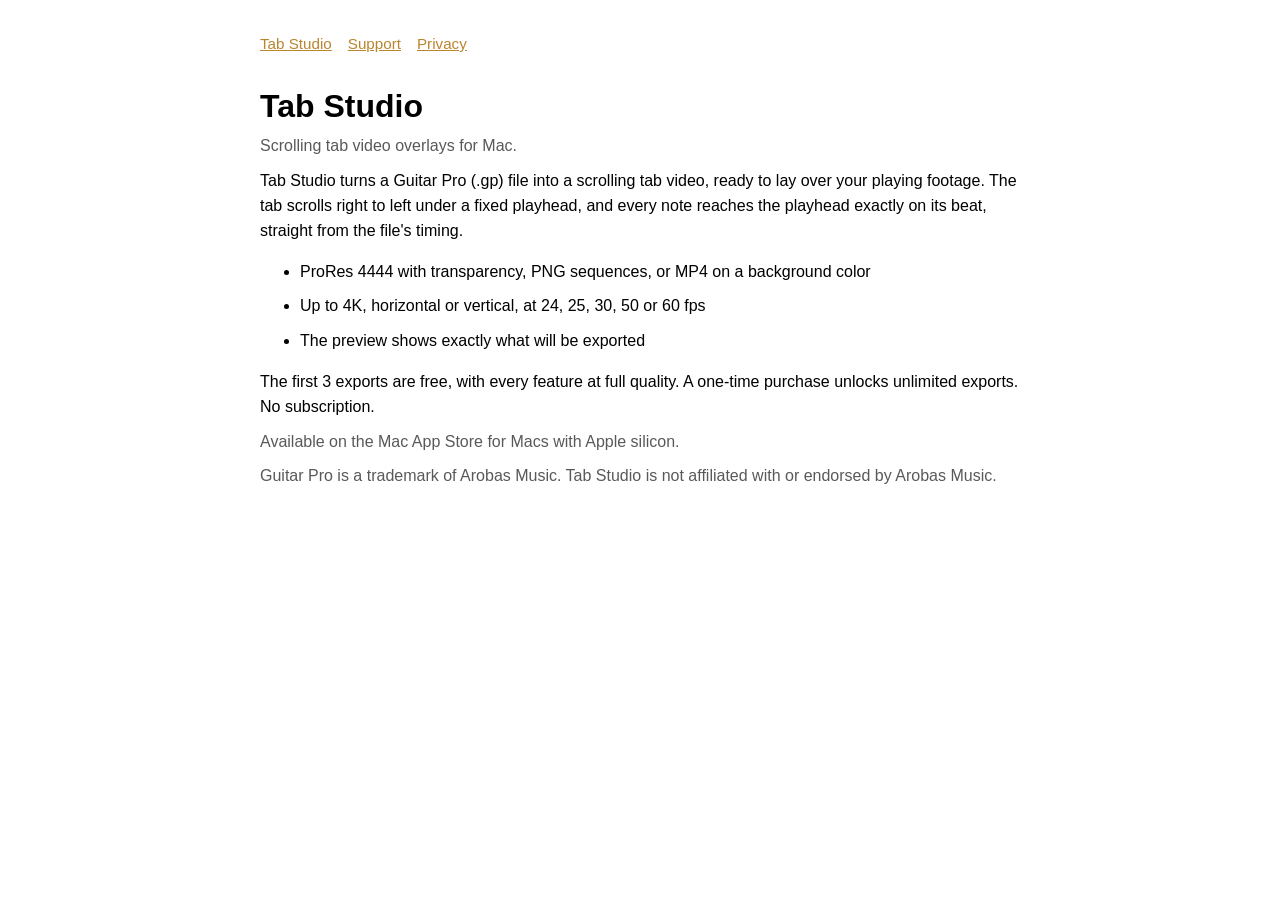
==== index.html @ c00d742c "Add Tab Studio home, support and privacy pages" ====
<!doctype html>
<html lang="en">
<head>
  <meta charset="utf-8">
  <meta name="viewport" content="width=device-width, initial-scale=1">
  <title>Tab Studio</title>
  <link rel="stylesheet" href="style.css">
</head>
<body>
  <main>
    <nav><a href="./">Tab Studio</a><a href="support.html">Support</a><a href="privacy.html">Privacy</a></nav>
    <h1>Tab Studio</h1>
    <p class="muted">Scrolling tab video overlays for Mac.</p>
    <p>Tab Studio turns a Guitar Pro (.gp) file into a scrolling tab video, ready to lay over your playing footage. The tab scrolls right to left under a fixed playhead, and every note reaches the playhead exactly on its beat, straight from the file's timing.</p>
    <ul>
      <li>ProRes 4444 with transparency, PNG sequences, or MP4 on a background color</li>
      <li>Up to 4K, horizontal or vertical, at 24, 25, 30, 50 or 60 fps</li>
      <li>The preview shows exactly what will be exported</li>
    </ul>
    <p>The first 3 exports are free, with every feature at full quality. A one-time purchase unlocks unlimited exports. No subscription.</p>
    <p class="muted">Available on the Mac App Store for Macs with Apple silicon.</p>
    <p class="muted">Guitar Pro is a trademark of Arobas Music. Tab Studio is not affiliated with or endorsed by Arobas Music.</p>
  </main>
</body>
</html>
---- style.css ----
:root{color-scheme:light dark;font-family:-apple-system,BlinkMacSystemFont,"Segoe UI",sans-serif;line-height:1.55}
body{margin:0;padding:32px 20px;color:CanvasText;background:Canvas}
main{max-width:760px;margin:0 auto}
h1{margin:0 0 8px;font-size:2rem;line-height:1.15}
h2{margin-top:28px;font-size:1.2rem}
p,li{margin:10px 0}
nav{margin-bottom:32px;display:flex;gap:16px;font-size:.95rem}
a{color:#b9852f}
@media (prefers-color-scheme:dark){a{color:#ecb875}}
.updated,.muted{color:color-mix(in srgb,CanvasText 65%,Canvas)}
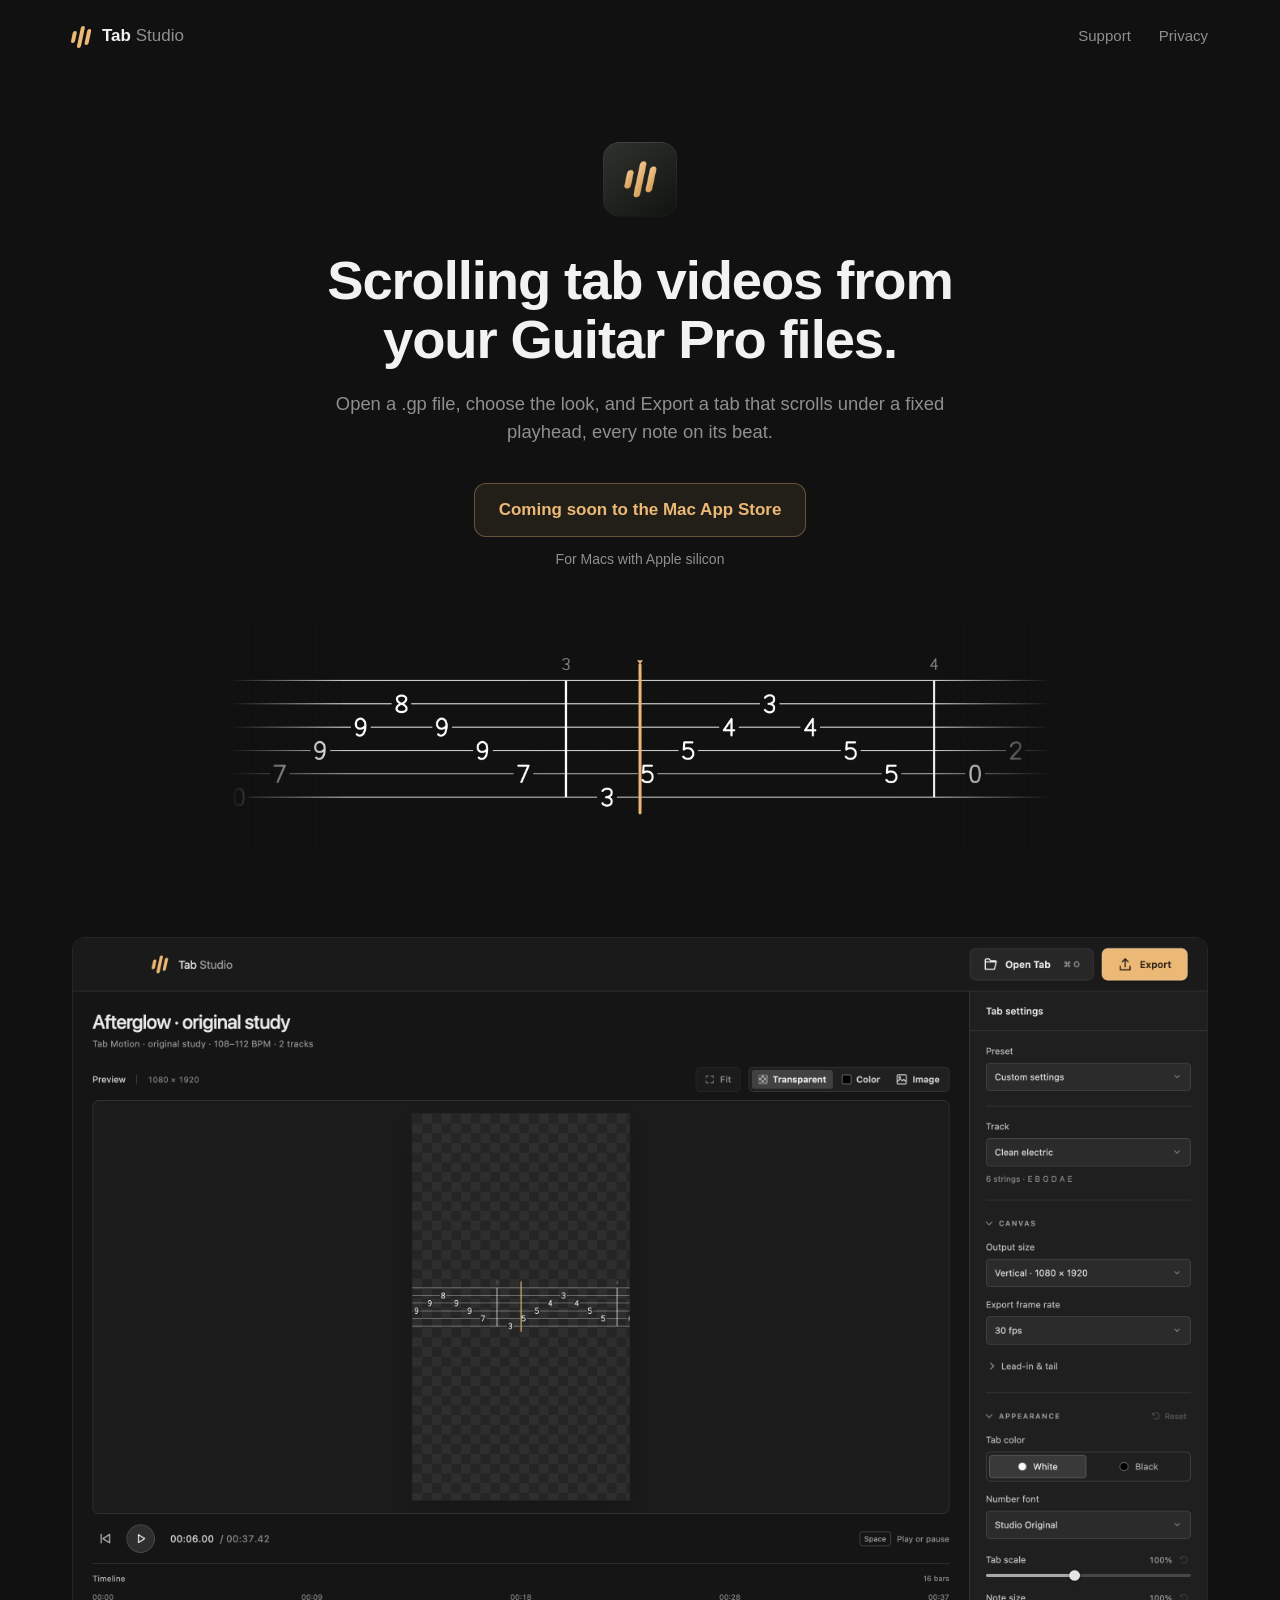
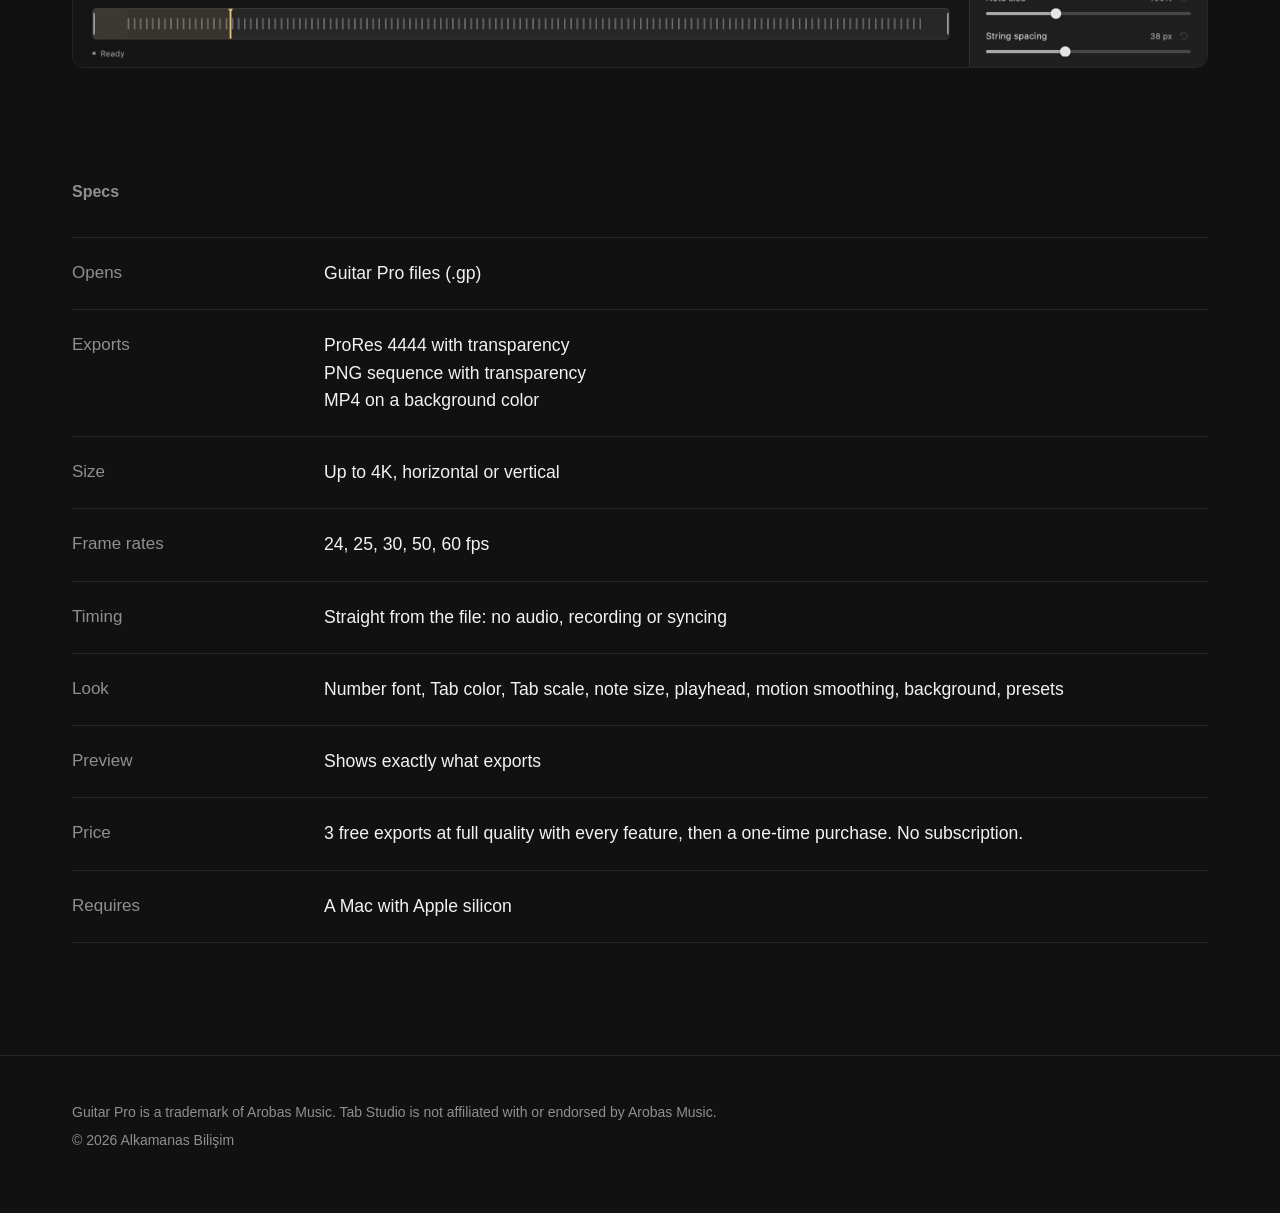
==== commit 5f8d80b1: "Redesign the site around a live Tab Studio Export The home page opens with a 60 fps Export from the " ====
--- a/index.html
+++ b/index.html
@@ -4,22 +4,62 @@
   <meta charset="utf-8">
   <meta name="viewport" content="width=device-width, initial-scale=1">
   <title>Tab Studio</title>
+  <meta name="description" content="Tab Studio turns a Guitar Pro file into a scrolling tab video for Mac. Export ProRes 4444 with transparency, PNG sequences or MP4.">
+  <link rel="icon" href="images/favicon.png">
   <link rel="stylesheet" href="style.css">
 </head>
 <body>
+  <header class="site-header">
+    <div class="wrap">
+      <a class="brand" href="./"><span class="brand-mark" aria-hidden="true"><i></i><i></i><i></i></span><span>Tab <b>Studio</b></span></a>
+      <nav><a href="support.html">Support</a><a href="privacy.html">Privacy</a></nav>
+    </div>
+  </header>
+
   <main>
-    <nav><a href="./">Tab Studio</a><a href="support.html">Support</a><a href="privacy.html">Privacy</a></nav>
-    <h1>Tab Studio</h1>
-    <p class="muted">Scrolling tab video overlays for Mac.</p>
-    <p>Tab Studio turns a Guitar Pro (.gp) file into a scrolling tab video, ready to lay over your playing footage. The tab scrolls right to left under a fixed playhead, and every note reaches the playhead exactly on its beat, straight from the file's timing.</p>
-    <ul>
-      <li>ProRes 4444 with transparency, PNG sequences, or MP4 on a background color</li>
-      <li>Up to 4K, horizontal or vertical, at 24, 25, 30, 50 or 60 fps</li>
-      <li>The preview shows exactly what will be exported</li>
-    </ul>
-    <p>The first 3 exports are free, with every feature at full quality. A one-time purchase unlocks unlimited exports. No subscription.</p>
-    <p class="muted">Available on the Mac App Store for Macs with Apple silicon.</p>
-    <p class="muted">Guitar Pro is a trademark of Arobas Music. Tab Studio is not affiliated with or endorsed by Arobas Music.</p>
+    <div class="hero wrap">
+      <img class="icon" src="images/app-icon.png" alt="Tab Studio app icon">
+      <h1>Scrolling tab videos from your Guitar Pro files.</h1>
+      <p class="lede">Open a .gp file, choose the look, and Export a tab that scrolls under a fixed playhead, every note on its beat.</p>
+      <div class="cta">
+        <span class="button disabled">Coming soon to the Mac App Store</span>
+        <small>For Macs with Apple silicon</small>
+      </div>
+      <figure class="stage">
+        <video src="media/export-demo.mp4" poster="media/export-demo.jpg" width="2560" height="720" autoplay muted loop playsinline aria-label="A Tab Studio Export: the Tab scrolls right to left under a gold playhead."></video>
+      </figure>
+    </div>
+
+    <div class="wrap shot-wrap">
+      <img class="shot" src="images/studio-vertical.png" width="2800" height="1800" alt="Tab Studio with a Tab open on a vertical 1080 × 1920 canvas, transparent background, with Tab settings on the right.">
+    </div>
+
+    <section class="wrap">
+      <h2>Specs</h2>
+      <dl class="specs">
+        <div><dt>Opens</dt><dd>Guitar Pro files (.gp)</dd></div>
+        <div><dt>Exports</dt><dd>ProRes 4444 with transparency<br>PNG sequence with transparency<br>MP4 on a background color</dd></div>
+        <div><dt>Size</dt><dd>Up to 4K, horizontal or vertical</dd></div>
+        <div><dt>Frame rates</dt><dd>24, 25, 30, 50, 60 fps</dd></div>
+        <div><dt>Timing</dt><dd>Straight from the file: no audio, recording or syncing</dd></div>
+        <div><dt>Look</dt><dd>Number font, Tab color, Tab scale, note size, playhead, motion smoothing, background, presets</dd></div>
+        <div><dt>Preview</dt><dd>Shows exactly what exports</dd></div>
+        <div><dt>Price</dt><dd>3 free exports at full quality with every feature, then a one-time purchase. No subscription.</dd></div>
+        <div><dt>Requires</dt><dd>A Mac with Apple silicon</dd></div>
+      </dl>
+    </section>
   </main>
+
+  <footer class="site-footer">
+    <div class="wrap">
+      <p>Guitar Pro is a trademark of Arobas Music. Tab Studio is not affiliated with or endorsed by Arobas Music.</p>
+      <p>© 2026 Alkamanas Bilişim</p>
+    </div>
+  </footer>
+  <script>
+    if (matchMedia('(prefers-reduced-motion: reduce)').matches) {
+      var v = document.querySelector('.stage video'); v.removeAttribute('autoplay'); v.pause();
+    }
+  </script>
 </body>
 </html>
--- a/style.css
+++ b/style.css
@@ -1,10 +1,93 @@
-:root{color-scheme:light dark;font-family:-apple-system,BlinkMacSystemFont,"Segoe UI",sans-serif;line-height:1.55}
-body{margin:0;padding:32px 20px;color:CanvasText;background:Canvas}
-main{max-width:760px;margin:0 auto}
-h1{margin:0 0 8px;font-size:2rem;line-height:1.15}
-h2{margin-top:28px;font-size:1.2rem}
-p,li{margin:10px 0}
-nav{margin-bottom:32px;display:flex;gap:16px;font-size:.95rem}
-a{color:#b9852f}
-@media (prefers-color-scheme:dark){a{color:#ecb875}}
-.updated,.muted{color:color-mix(in srgb,CanvasText 65%,Canvas)}
+:root {
+  color-scheme: dark;
+  --bg: #111111;
+  --line: #262626;
+  --text: #f2f2f2;
+  --soft: #d6d6d6;
+  --muted: #8f8f8f;
+  --accent: #ecb875;
+  --accent-ink: #1a1408;
+  font-family: -apple-system, BlinkMacSystemFont, "SF Pro Text", "Helvetica Neue", "Segoe UI", sans-serif;
+  line-height: 1.55;
+  -webkit-font-smoothing: antialiased;
+}
+
+* { box-sizing: border-box; }
+html { background: var(--bg); }
+body { margin: 0; background: var(--bg); color: var(--text); font-size: 17px; }
+img, video { display: block; max-width: 100%; height: auto; }
+a { color: var(--accent); text-decoration: none; }
+a:hover { text-decoration: underline; }
+
+.wrap { max-width: 1200px; margin: 0 auto; padding-left: 32px; padding-right: 32px; }
+.narrow { max-width: 720px; }
+
+/* Header */
+.site-header .wrap { display: flex; align-items: center; justify-content: space-between; height: 72px; }
+.brand { display: flex; align-items: center; gap: 10px; color: var(--text); font-weight: 600; }
+.brand:hover { text-decoration: none; }
+.brand b { font-weight: 450; color: var(--muted); }
+.brand-mark { width: 20px; height: 25px; display: flex; gap: 3px; align-items: center; transform: skew(-12deg); }
+.brand-mark i { width: 4px; height: 12px; border-radius: 2px; background: var(--accent); }
+.brand-mark i:nth-child(2) { height: 22px; }
+.brand-mark i:nth-child(3) { height: 16px; }
+.site-header nav { display: flex; gap: 28px; font-size: 15px; }
+.site-header nav a { color: var(--muted); }
+.site-header nav a:hover, .site-header nav a[aria-current="page"] { color: var(--text); text-decoration: none; }
+
+/* Hero */
+.hero { padding-top: 64px; padding-bottom: 88px; text-align: center; }
+.hero .icon { width: 88px; height: 88px; margin: 0 auto 28px; }
+h1 { margin: 0 auto; max-width: 15em; text-wrap: balance; font-size: clamp(2.1rem, 5vw, 3.4rem); line-height: 1.08; letter-spacing: -0.02em; font-weight: 700; }
+.lede { margin: 20px auto 0; max-width: 34em; color: var(--muted); font-size: 1.15rem; }
+.cta { margin-top: 36px; display: flex; flex-direction: column; align-items: center; gap: 12px; }
+.cta small { color: var(--muted); font-size: 14px; }
+
+/* Live Export, faded at the sides */
+.stage { margin: 48px auto 0; max-width: 820px; }
+.stage video { width: 100%; background: var(--bg);
+  -webkit-mask-image: linear-gradient(to right, transparent, #000 14%, #000 86%, transparent);
+  mask-image: linear-gradient(to right, transparent, #000 14%, #000 86%, transparent); }
+.button { display: inline-block; padding: 13px 24px; border-radius: 12px; background: var(--accent); color: var(--accent-ink); font-weight: 600; }
+.button:hover { text-decoration: none; filter: brightness(1.05); }
+.button.disabled { background: rgba(236, 184, 117, 0.08); color: var(--accent); border: 1px solid rgba(236, 184, 117, 0.35); cursor: default; }
+
+.shot { width: 100%; border-radius: 12px; border: 1px solid var(--line); }
+
+/* Specs */
+section.wrap { padding-top: 112px; padding-bottom: 112px; }
+h2 { margin: 0 0 32px; font-size: 1rem; font-weight: 600; color: var(--muted); }
+.specs { margin: 0; border-top: 1px solid var(--line); }
+.specs div { display: grid; grid-template-columns: 220px 1fr; gap: 32px; padding: 22px 0; border-bottom: 1px solid var(--line); }
+.specs dt { color: var(--muted); }
+.specs dd { margin: 0; color: var(--text); font-size: 1.1rem; }
+
+/* Footer */
+.site-footer { border-top: 1px solid var(--line); padding: 40px 0 56px; color: var(--muted); font-size: 14px; }
+.site-footer p { margin: 6px 0; }
+
+/* Text pages (support, privacy) */
+.page { padding: 72px 0 96px; }
+.page h1 { margin: 0 0 12px; font-size: clamp(1.9rem, 4vw, 2.6rem); }
+.page h2 { margin: 48px 0 8px; font-size: 1.3rem; color: var(--text); }
+.page h3 { margin: 28px 0 4px; font-size: 1.05rem; }
+.page p { margin: 10px 0; color: var(--soft); }
+.page .updated, .page .muted { color: var(--muted); }
+.page b { color: var(--text); }
+
+@media (max-width: 860px) {
+  .hero { padding-top: 64px; padding-bottom: 64px; }
+  section.wrap { padding-top: 88px; padding-bottom: 72px; }
+  .specs div { grid-template-columns: 1fr; gap: 4px; }
+}
+
+@media (max-width: 480px) {
+  .wrap { padding-left: 16px; padding-right: 16px; }
+  .hero { padding-top: 48px; padding-bottom: 8px; }
+  .stage { margin: 40px -16px 0; max-width: none; }
+  .stage video { height: 220px; object-fit: cover;
+    -webkit-mask-image: linear-gradient(to right, transparent, #000 8%, #000 92%, transparent);
+    mask-image: linear-gradient(to right, transparent, #000 8%, #000 92%, transparent); }
+  .shot-wrap { display: none; }
+  .site-header nav { gap: 16px; }
+}
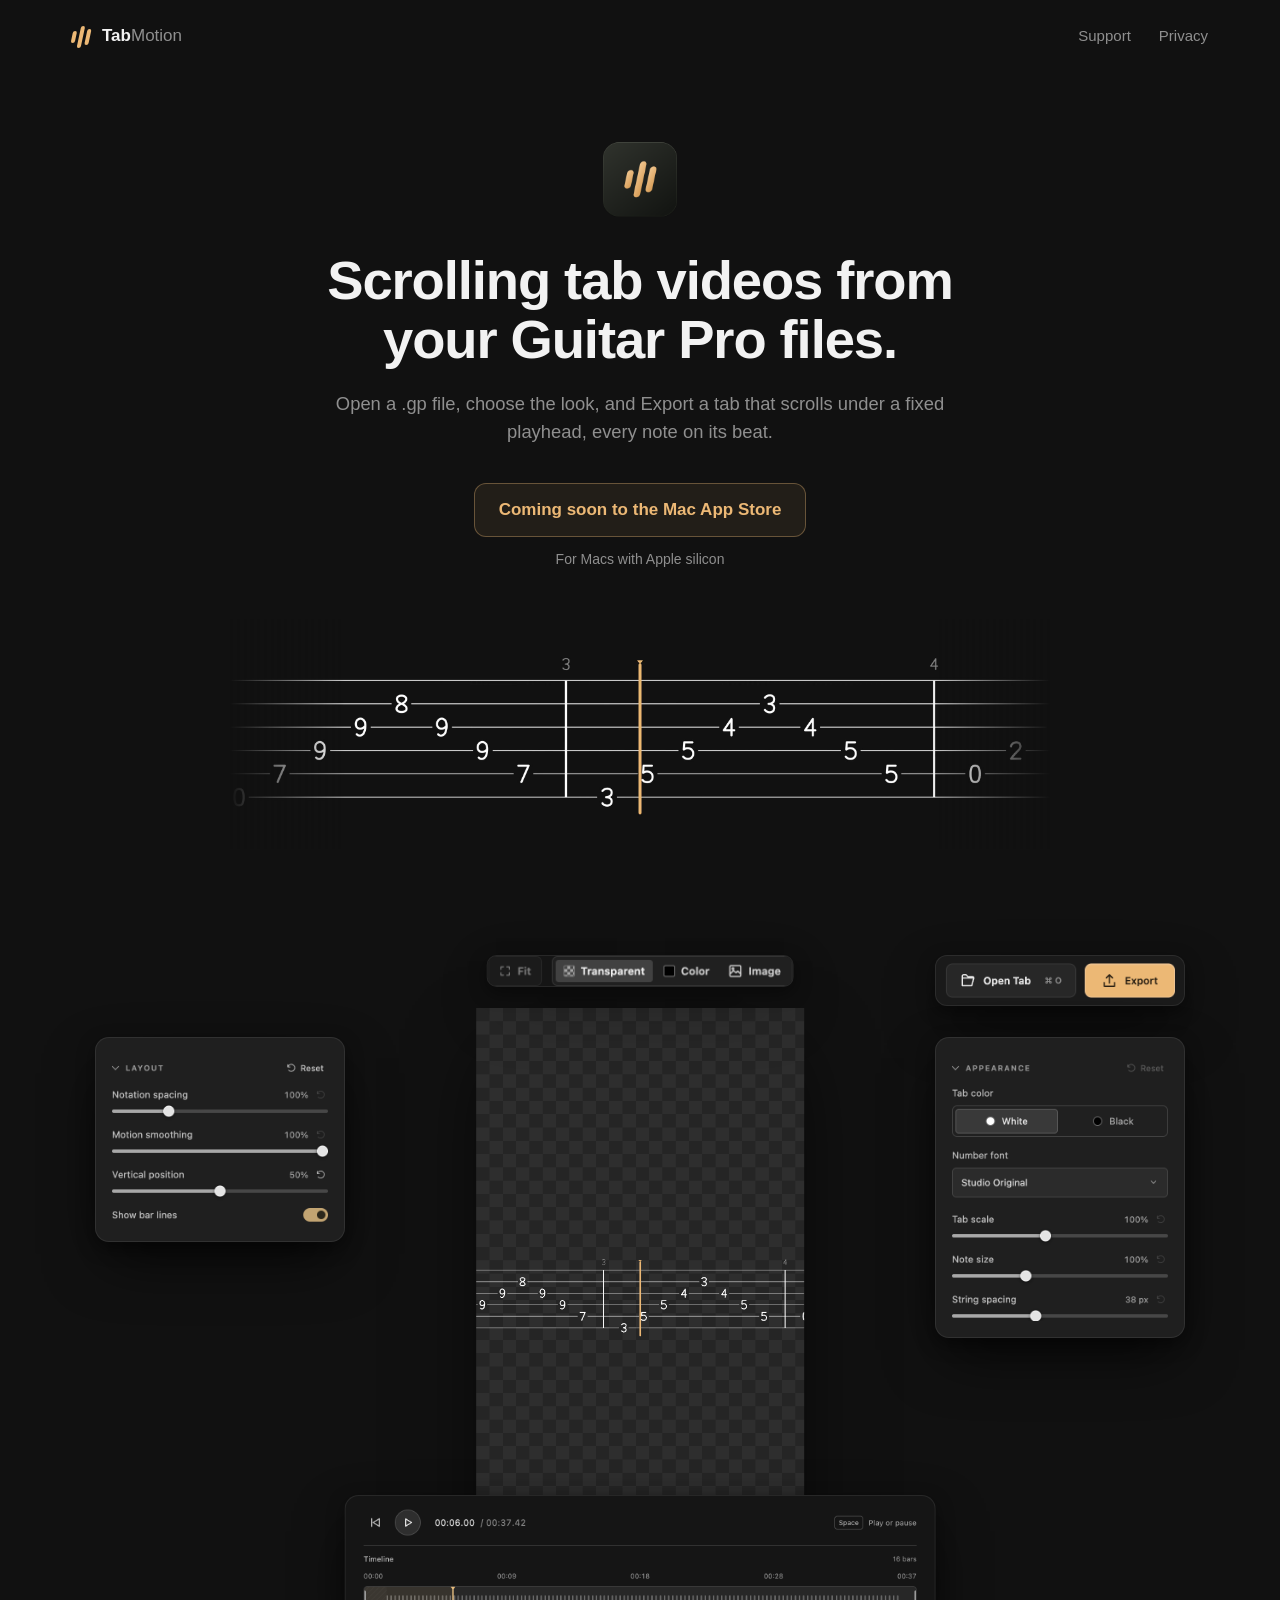
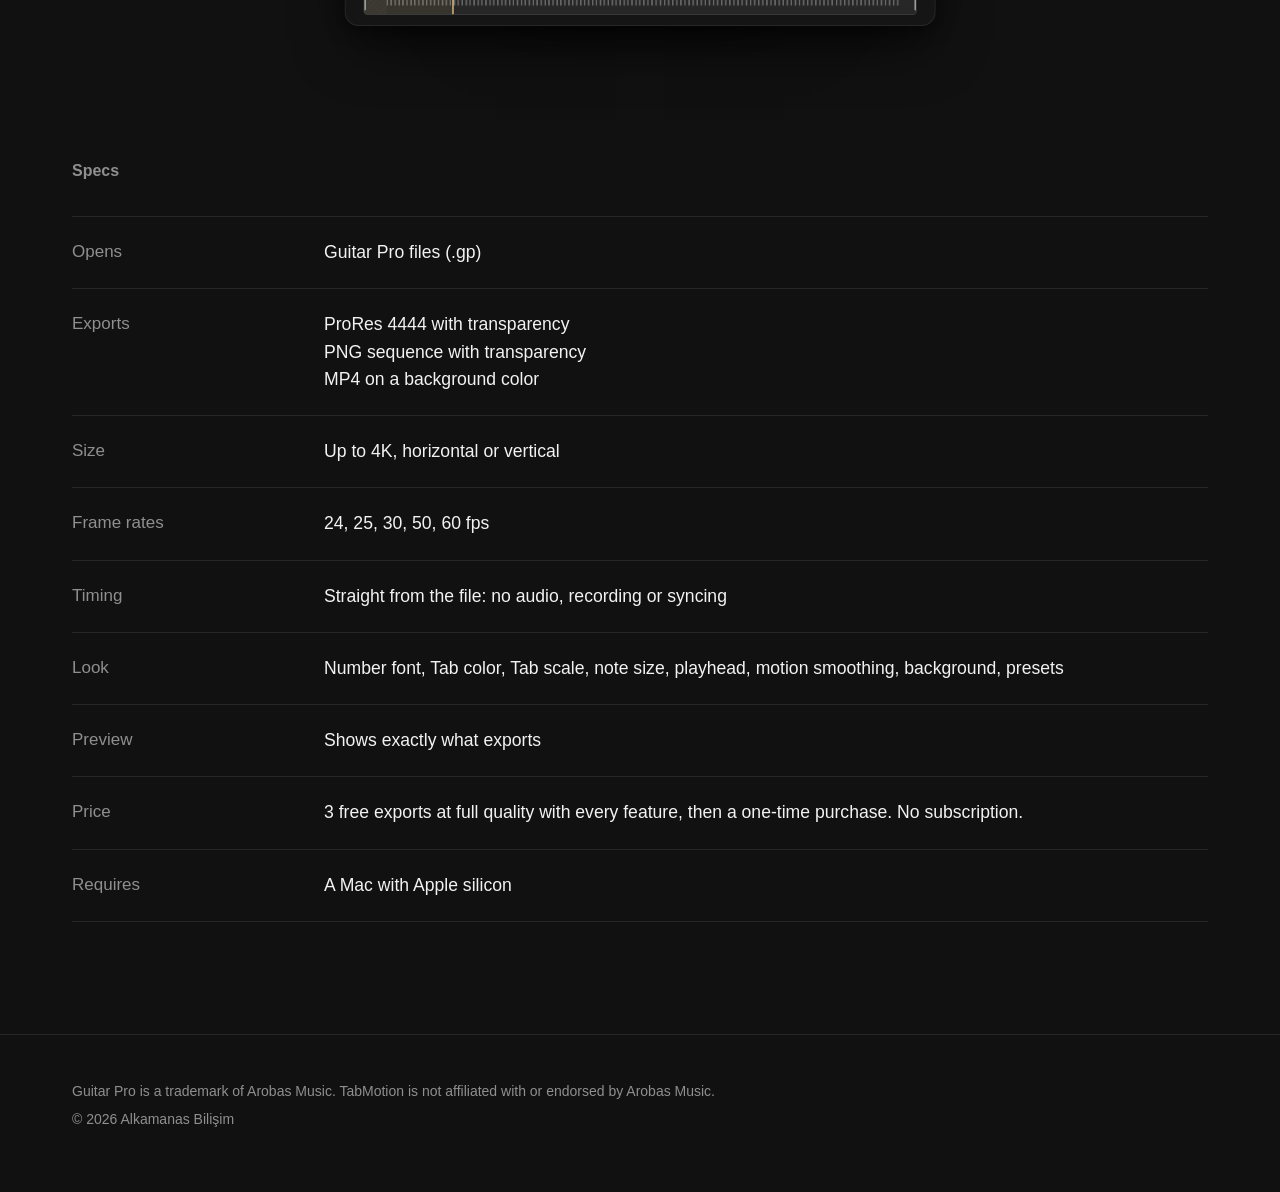
==== commit 21139b90: "Rename the site to TabMotion and float the app panels over the canvas The app is now called TabMotio" ====
--- a/index.html
+++ b/index.html
@@ -3,22 +3,22 @@
 <head>
   <meta charset="utf-8">
   <meta name="viewport" content="width=device-width, initial-scale=1">
-  <title>Tab Studio</title>
-  <meta name="description" content="Tab Studio turns a Guitar Pro file into a scrolling tab video for Mac. Export ProRes 4444 with transparency, PNG sequences or MP4.">
+  <title>TabMotion</title>
+  <meta name="description" content="TabMotion turns a Guitar Pro file into a scrolling tab video for Mac. Export ProRes 4444 with transparency, PNG sequences or MP4.">
   <link rel="icon" href="images/favicon.png">
   <link rel="stylesheet" href="style.css">
 </head>
 <body>
   <header class="site-header">
     <div class="wrap">
-      <a class="brand" href="./"><span class="brand-mark" aria-hidden="true"><i></i><i></i><i></i></span><span>Tab <b>Studio</b></span></a>
+      <a class="brand" href="./"><span class="brand-mark" aria-hidden="true"><i></i><i></i><i></i></span><span>Tab<b>Motion</b></span></a>
       <nav><a href="support.html">Support</a><a href="privacy.html">Privacy</a></nav>
     </div>
   </header>
 
   <main>
     <div class="hero wrap">
-      <img class="icon" src="images/app-icon.png" alt="Tab Studio app icon">
+      <img class="icon" src="images/app-icon.png" alt="TabMotion app icon">
       <h1>Scrolling tab videos from your Guitar Pro files.</h1>
       <p class="lede">Open a .gp file, choose the look, and Export a tab that scrolls under a fixed playhead, every note on its beat.</p>
       <div class="cta">
@@ -26,12 +26,22 @@
         <small>For Macs with Apple silicon</small>
       </div>
       <figure class="stage">
-        <video src="media/export-demo.mp4" poster="media/export-demo.jpg" width="2560" height="720" autoplay muted loop playsinline aria-label="A Tab Studio Export: the Tab scrolls right to left under a gold playhead."></video>
+        <video src="media/export-demo.mp4" poster="media/export-demo.jpg" width="2560" height="720" autoplay muted loop playsinline aria-label="A TabMotion Export: the Tab scrolls right to left under a gold playhead."></video>
       </figure>
     </div>
 
-    <div class="wrap shot-wrap">
-      <img class="shot" src="images/studio-vertical.png" width="2800" height="1800" alt="Tab Studio with a Tab open on a vertical 1080 × 1920 canvas, transparent background, with Tab settings on the right.">
+    <div class="wrap">
+      <div class="float" role="img" aria-label="TabMotion panels floating over the canvas: a vertical 1080 × 1920 Export on a transparent background, the background choice, the timeline, and the Appearance and Layout settings.">
+        <img class="f-canvas" src="images/ui-canvas-only.png" width="592" height="1052" alt="">
+        <img class="f-toolbar card" src="images/ui-toolbar.png" width="628" height="62" alt="">
+        <img class="f-actions card" src="images/ui-actions.png" width="540" height="82" alt="">
+        <div class="f-appearance card panel"><img src="images/ui-appearance.png" width="506" height="664" alt=""></div>
+        <div class="f-layout card panel"><img src="images/ui-motion.png" width="506" height="440" alt=""></div>
+        <div class="f-time card">
+          <img src="images/ui-transport.png" width="1492" height="122" alt="">
+          <img src="images/ui-timeline.png" width="1492" height="188" alt="">
+        </div>
+      </div>
     </div>
 
     <section class="wrap">
@@ -52,7 +62,7 @@
 
   <footer class="site-footer">
     <div class="wrap">
-      <p>Guitar Pro is a trademark of Arobas Music. Tab Studio is not affiliated with or endorsed by Arobas Music.</p>
+      <p>Guitar Pro is a trademark of Arobas Music. TabMotion is not affiliated with or endorsed by Arobas Music.</p>
       <p>© 2026 Alkamanas Bilişim</p>
     </div>
   </footer>
--- a/style.css
+++ b/style.css
@@ -52,7 +52,19 @@
 .button:hover { text-decoration: none; filter: brightness(1.05); }
 .button.disabled { background: rgba(236, 184, 117, 0.08); color: var(--accent); border: 1px solid rgba(236, 184, 117, 0.35); cursor: default; }
 
-.shot { width: 100%; border-radius: 12px; border: 1px solid var(--line); }
+/* App panels floating over one canvas */
+.float { position: relative; aspect-ratio: 16 / 10; max-width: 1136px; margin: 0 auto; }
+.float > * { position: absolute; }
+.card { border-radius: 14px; border: 1px solid rgba(255, 255, 255, 0.08);
+  box-shadow: 0 24px 60px -12px rgba(0, 0, 0, 0.75), 0 6px 18px rgba(0, 0, 0, 0.4); }
+.f-canvas { top: 10%; height: 82%; width: auto; left: 50%; transform: translateX(-50%);
+  box-shadow: 0 30px 80px -20px rgba(0, 0, 0, 0.8); }
+.f-toolbar { top: 2.5%; left: 50%; transform: translateX(-50%); width: 27%; border-radius: 10px; background: #151515; }
+.f-actions { top: 2.5%; right: 2%; width: 22%; border-radius: 12px; background: #1a1a1a; padding: 7px 9px; }
+.panel { background: #1f1f1f; padding: 6px 16px 10px; }
+.f-appearance { top: 14%; right: 2%; width: 22%; }
+.f-layout { top: 14%; left: 2%; width: 22%; }
+.f-time { bottom: 3%; left: 50%; transform: translateX(-50%); width: 52%; background: #151515; padding: 4px 18px 10px; }
 
 /* Specs */
 section.wrap { padding-top: 112px; padding-bottom: 112px; }
@@ -79,6 +91,16 @@
   .hero { padding-top: 64px; padding-bottom: 64px; }
   section.wrap { padding-top: 88px; padding-bottom: 72px; }
   .specs div { grid-template-columns: 1fr; gap: 4px; }
+  .float { aspect-ratio: auto; display: flex; flex-direction: column; align-items: center; gap: 18px; padding: 20px; }
+  .float > * { position: relative; transform: none; top: auto; right: auto; bottom: auto; left: auto; z-index: 1; }
+  .float > .f-canvas { z-index: 0; }
+  .f-time { margin-top: -56px; }
+  .f-toolbar { order: 1; width: min(380px, 100%); }
+  .f-canvas { order: 2; height: auto; width: min(300px, 70%); }
+  .f-time { order: 3; width: 100%; }
+  .f-actions { order: 4; width: min(320px, 100%); }
+  .f-appearance { order: 5; width: min(360px, 100%); }
+  .f-layout { order: 6; width: min(360px, 100%); }
 }
 
 @media (max-width: 480px) {
@@ -88,6 +110,8 @@
   .stage video { height: 220px; object-fit: cover;
     -webkit-mask-image: linear-gradient(to right, transparent, #000 8%, #000 92%, transparent);
     mask-image: linear-gradient(to right, transparent, #000 8%, #000 92%, transparent); }
-  .shot-wrap { display: none; }
+  .float { margin: 0 -16px; border-radius: 0; border-left: 0; border-right: 0; padding: 20px 16px; }
+  .f-time, .f-layout { display: none; }
+  .f-actions { margin-top: -56px; }
   .site-header nav { gap: 16px; }
 }
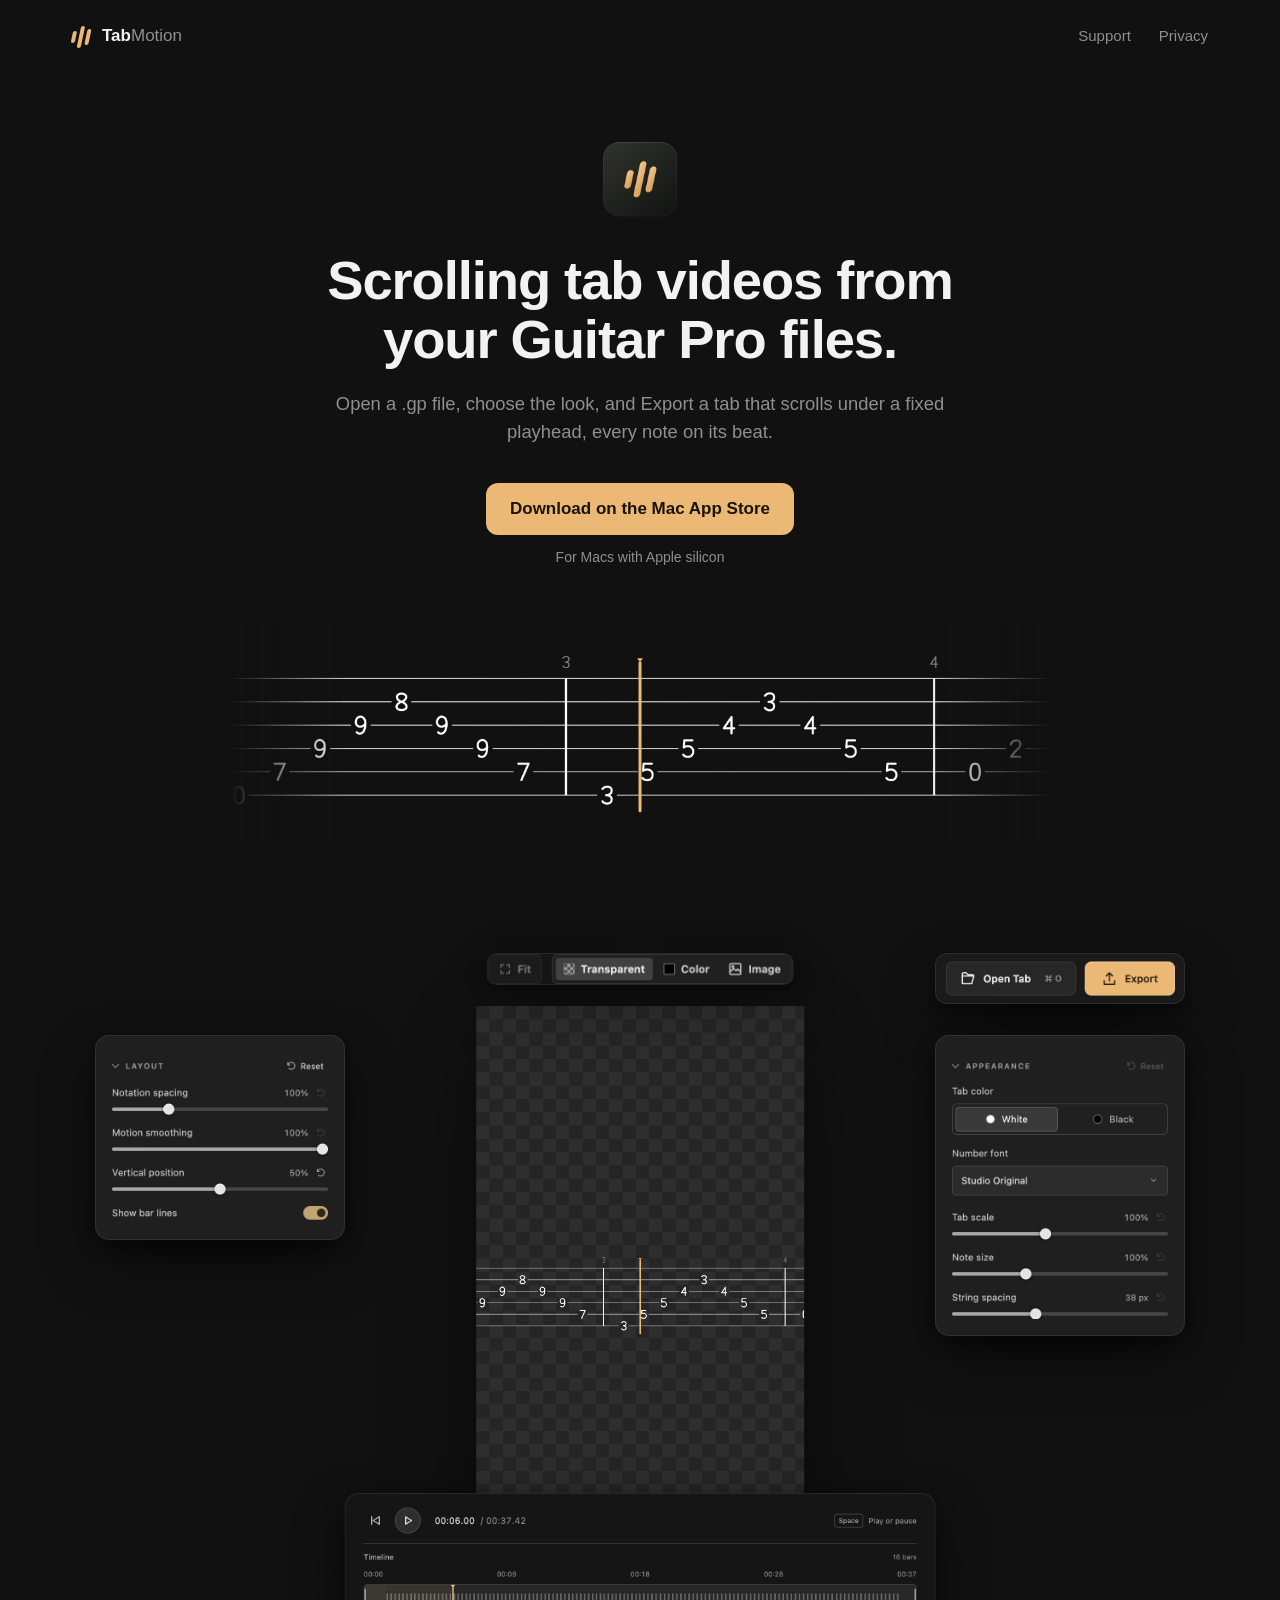
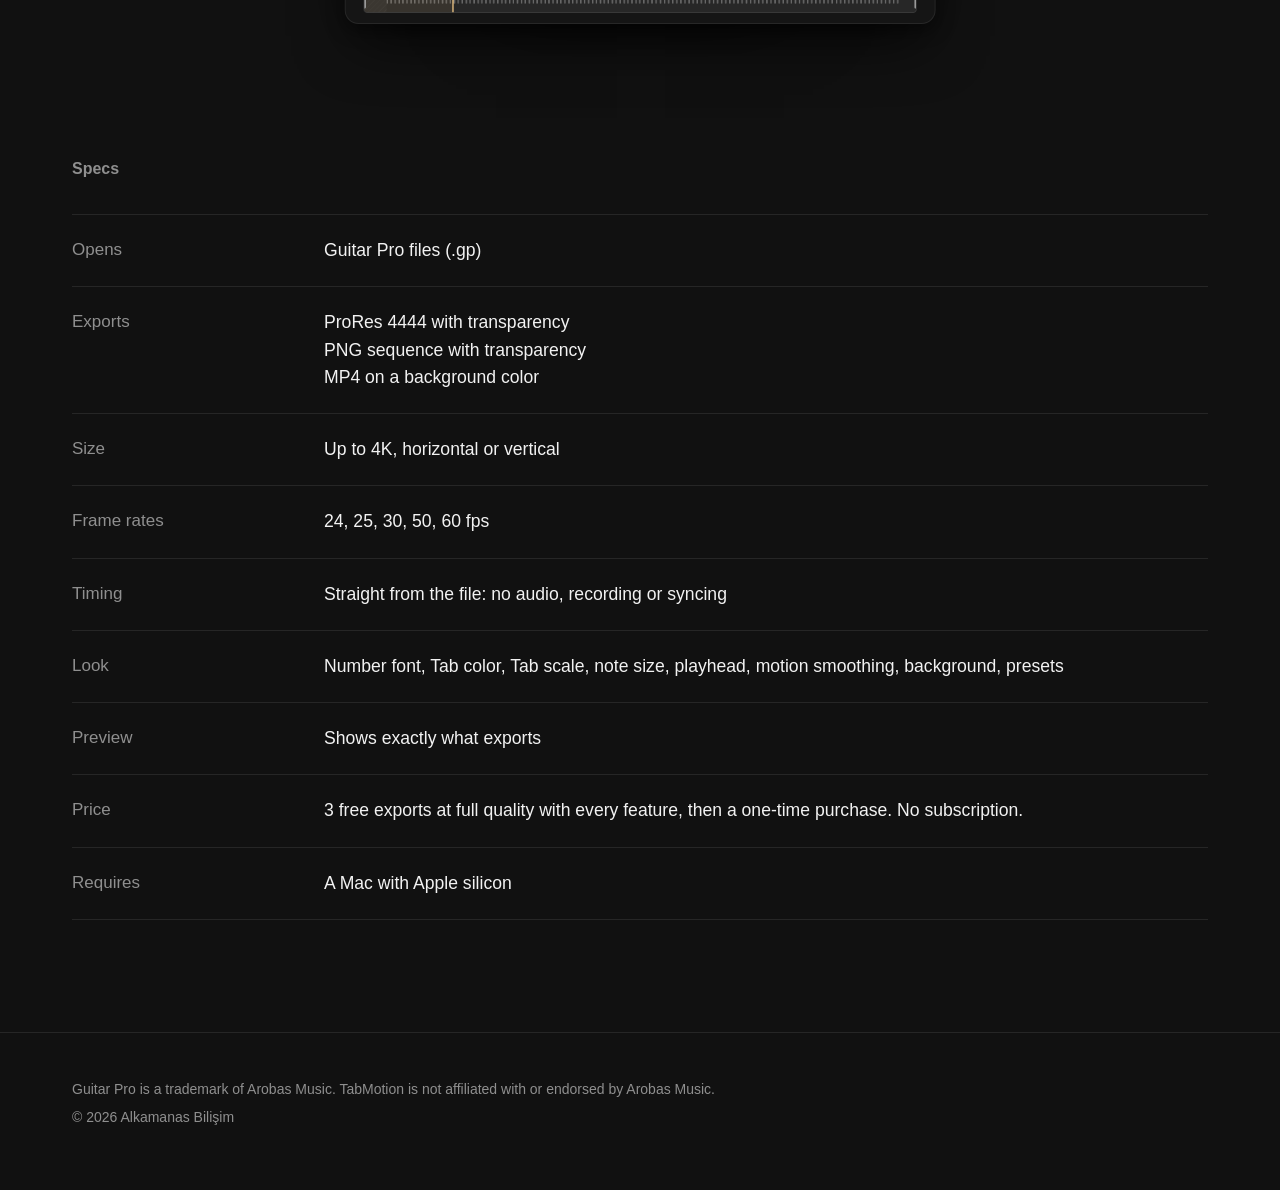
==== commit dd74e1cd: "Link the download button to the Mac App Store Co-Authored-By: Claude Opus 5.5 <noreply@anthropic.com" ====
--- a/index.html
+++ b/index.html
@@ -22,7 +22,7 @@
       <h1>Scrolling tab videos from your Guitar Pro files.</h1>
       <p class="lede">Open a .gp file, choose the look, and Export a tab that scrolls under a fixed playhead, every note on its beat.</p>
       <div class="cta">
-        <span class="button disabled">Coming soon to the Mac App Store</span>
+        <a class="button" href="https://apps.apple.com/app/id6830223342">Download on the Mac App Store</a>
         <small>For Macs with Apple silicon</small>
       </div>
       <figure class="stage">
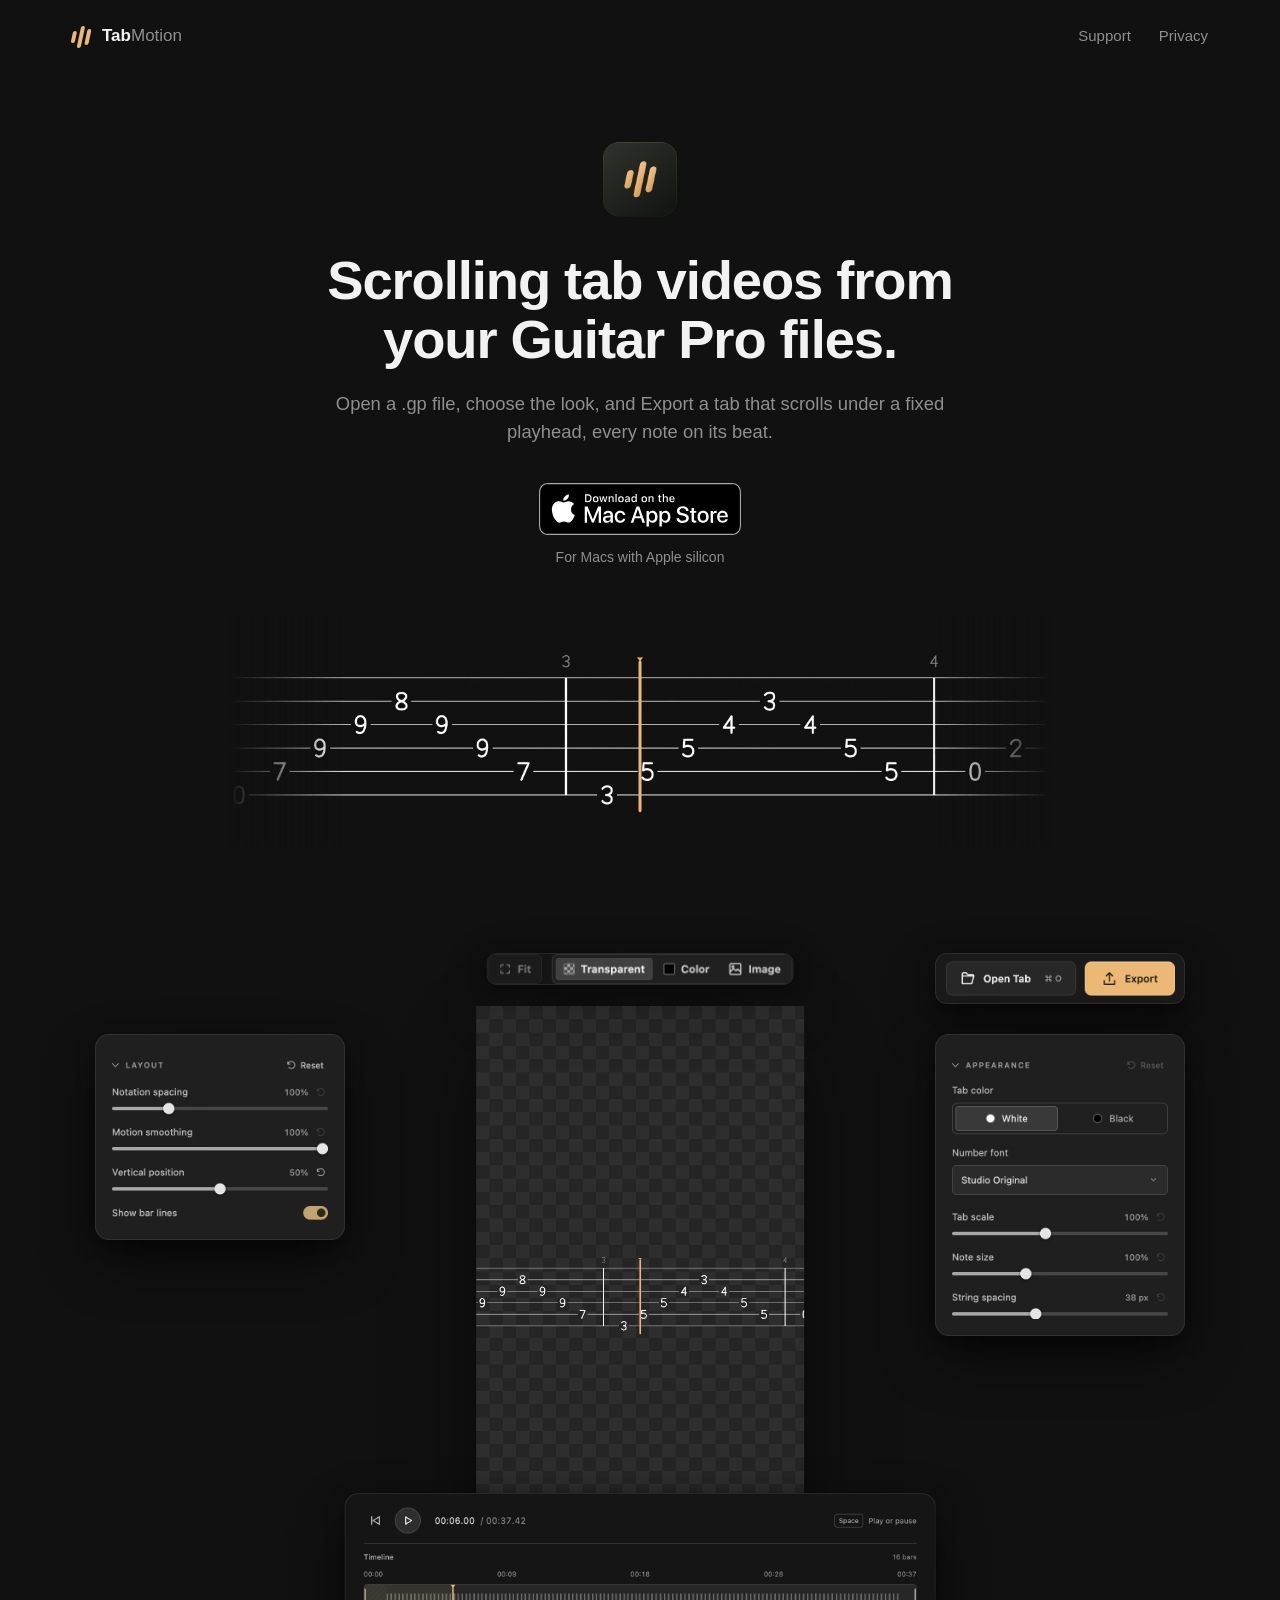
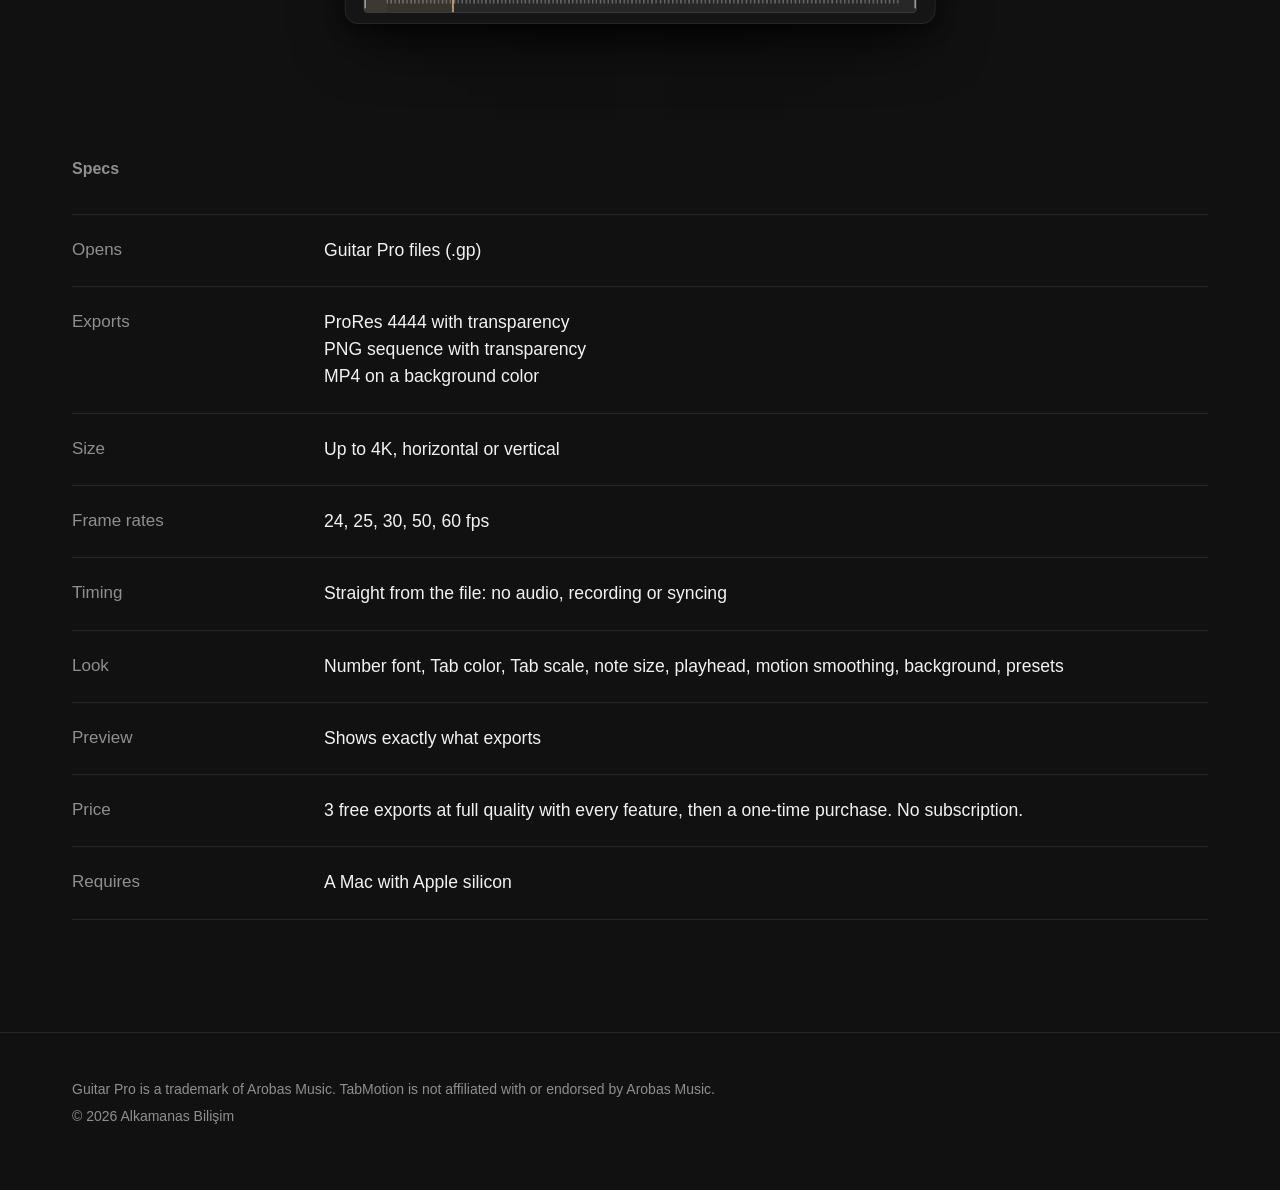
==== commit 5a957841: "Use Apple's official Mac App Store badge for the download link Co-Authored-By: Claude Opus 5.5 <nore" ====
--- a/index.html
+++ b/index.html
@@ -22,7 +22,7 @@
       <h1>Scrolling tab videos from your Guitar Pro files.</h1>
       <p class="lede">Open a .gp file, choose the look, and Export a tab that scrolls under a fixed playhead, every note on its beat.</p>
       <div class="cta">
-        <a class="button" href="https://apps.apple.com/app/id6830223342">Download on the Mac App Store</a>
+        <a class="store-badge" href="https://apps.apple.com/app/id6830223342"><img src="images/mac-app-store-badge.svg" width="156" height="40" alt="Download on the Mac App Store"></a>
         <small>For Macs with Apple silicon</small>
       </div>
       <figure class="stage">
--- a/style.css
+++ b/style.css
@@ -51,6 +51,8 @@
 .button { display: inline-block; padding: 13px 24px; border-radius: 12px; background: var(--accent); color: var(--accent-ink); font-weight: 600; }
 .button:hover { text-decoration: none; filter: brightness(1.05); }
 .button.disabled { background: rgba(236, 184, 117, 0.08); color: var(--accent); border: 1px solid rgba(236, 184, 117, 0.35); cursor: default; }
+.store-badge img { height: 52px; width: auto; }
+.store-badge:hover { text-decoration: none; filter: brightness(1.15); }
 
 /* App panels floating over one canvas */
 .float { position: relative; aspect-ratio: 16 / 10; max-width: 1136px; margin: 0 auto; }
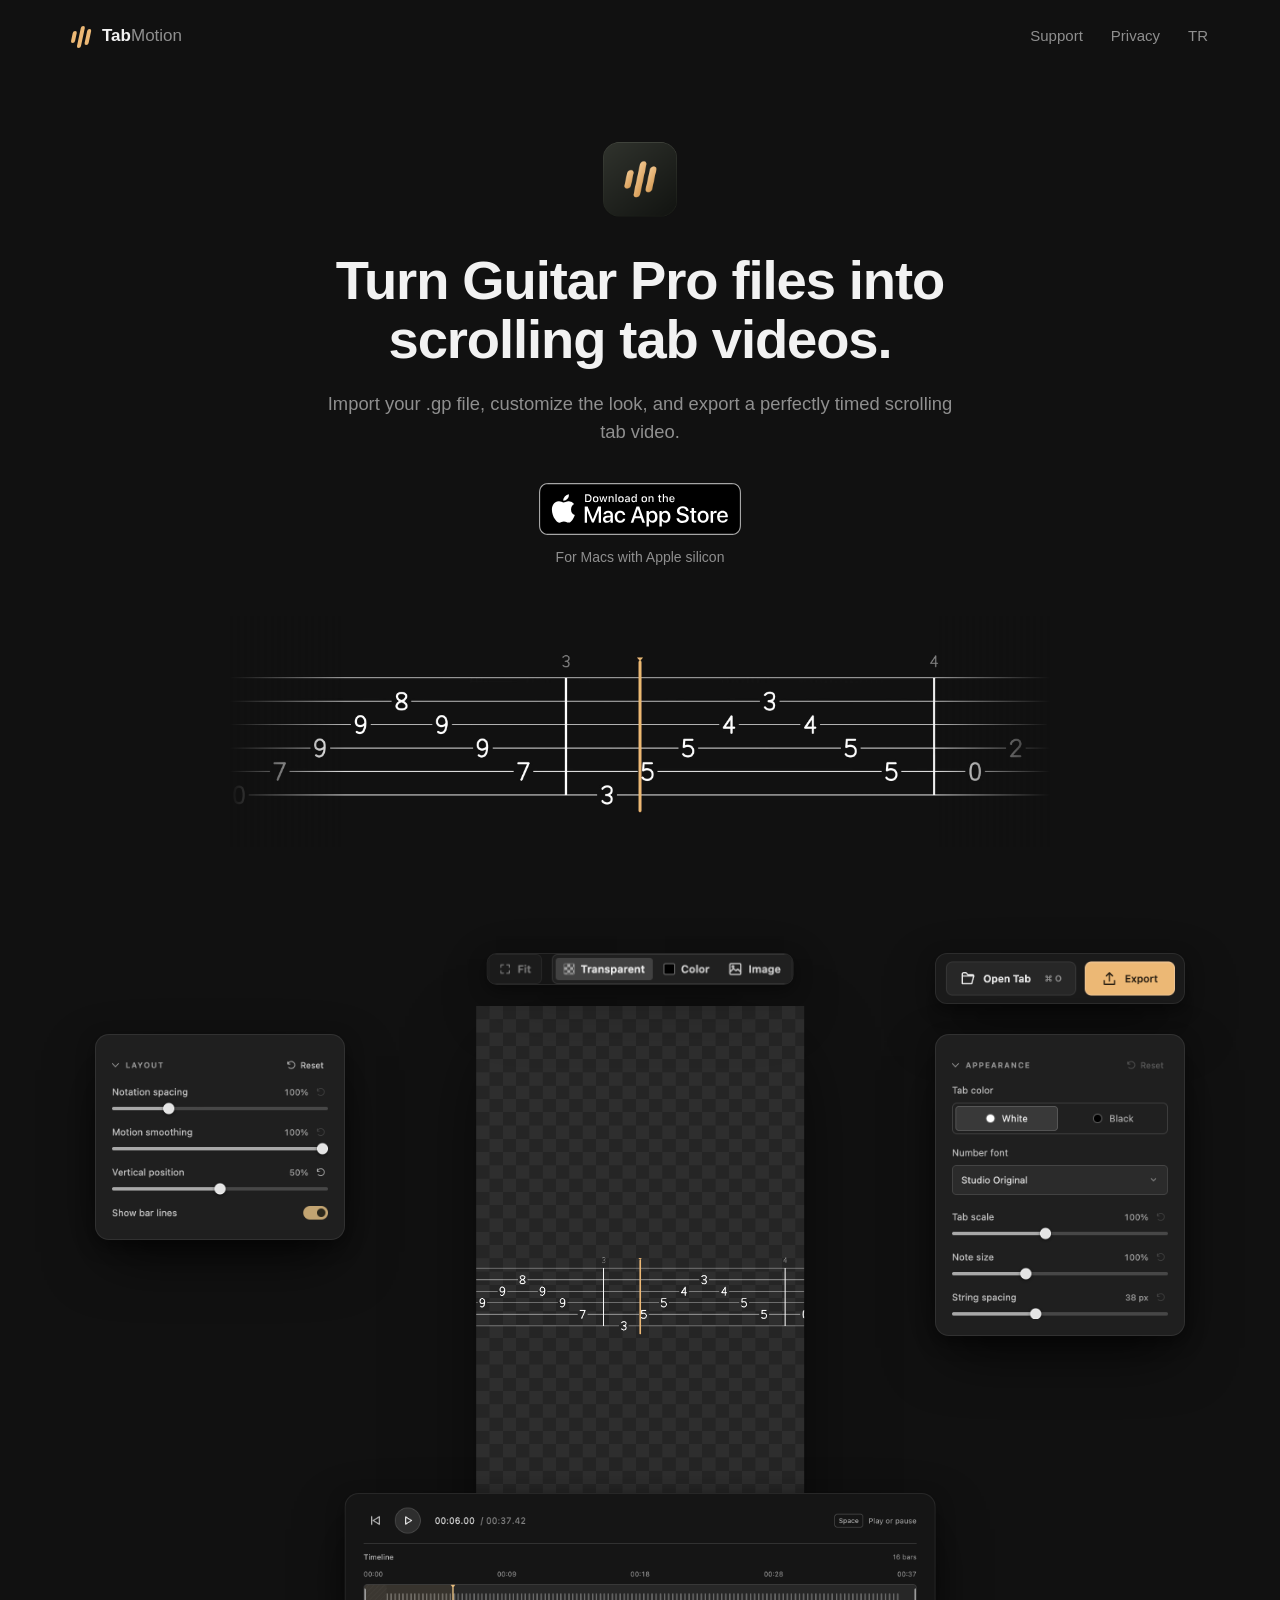
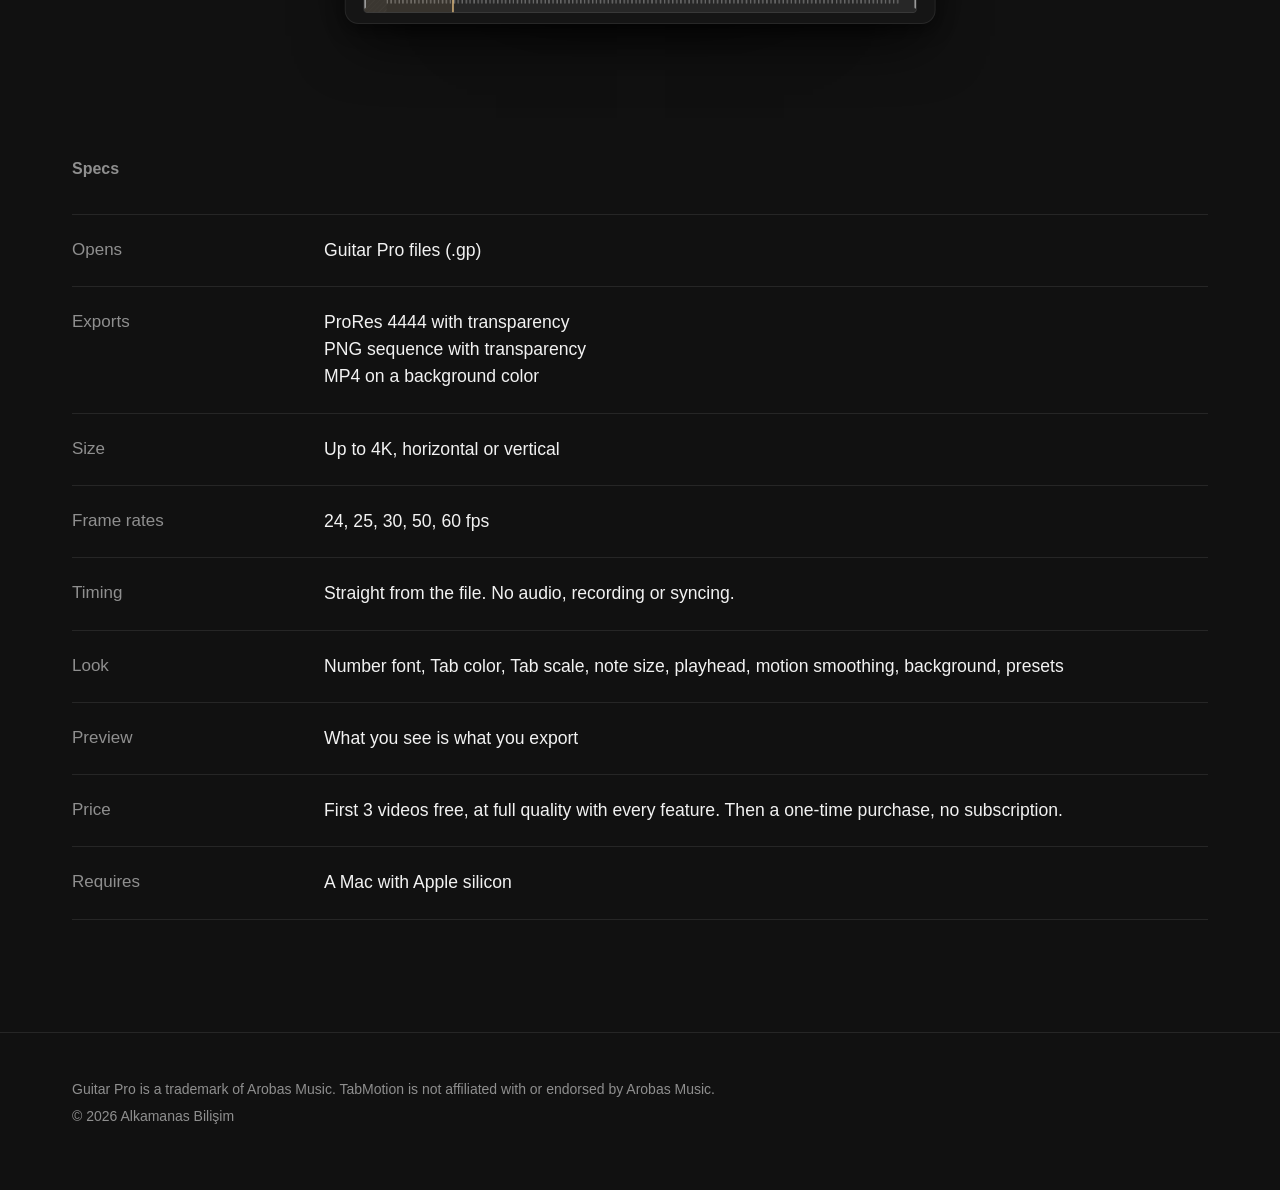
==== commit d19a429d: "Add a Turkish version of the site and rewrite the homepage headline Co-Authored-By: Claude Opus 5.5 " ====
--- a/index.html
+++ b/index.html
@@ -4,7 +4,8 @@
   <meta charset="utf-8">
   <meta name="viewport" content="width=device-width, initial-scale=1">
   <title>TabMotion</title>
-  <meta name="description" content="TabMotion turns a Guitar Pro file into a scrolling tab video for Mac. Export ProRes 4444 with transparency, PNG sequences or MP4.">
+  <meta name="description" content="Turn your Guitar Pro tab into a scrolling tab video on your Mac. Transparent ProRes 4444, transparent PNG sequence or MP4.">
+  <link rel="alternate" hreflang="tr" href="tr/">
   <link rel="icon" href="images/favicon.png">
   <link rel="stylesheet" href="style.css">
 </head>
@@ -12,15 +13,15 @@
   <header class="site-header">
     <div class="wrap">
       <a class="brand" href="./"><span class="brand-mark" aria-hidden="true"><i></i><i></i><i></i></span><span>Tab<b>Motion</b></span></a>
-      <nav><a href="support.html">Support</a><a href="privacy.html">Privacy</a></nav>
+      <nav><a href="support.html">Support</a><a href="privacy.html">Privacy</a><a href="tr/" lang="tr" hreflang="tr">TR</a></nav>
     </div>
   </header>
 
   <main>
     <div class="hero wrap">
       <img class="icon" src="images/app-icon.png" alt="TabMotion app icon">
-      <h1>Scrolling tab videos from your Guitar Pro files.</h1>
-      <p class="lede">Open a .gp file, choose the look, and Export a tab that scrolls under a fixed playhead, every note on its beat.</p>
+      <h1>Turn Guitar Pro files into scrolling tab videos.</h1>
+      <p class="lede">Import your .gp file, customize the look, and export a perfectly timed scrolling tab video.</p>
       <div class="cta">
         <a class="store-badge" href="https://apps.apple.com/app/id6830223342"><img src="images/mac-app-store-badge.svg" width="156" height="40" alt="Download on the Mac App Store"></a>
         <small>For Macs with Apple silicon</small>
@@ -51,10 +52,10 @@
         <div><dt>Exports</dt><dd>ProRes 4444 with transparency<br>PNG sequence with transparency<br>MP4 on a background color</dd></div>
         <div><dt>Size</dt><dd>Up to 4K, horizontal or vertical</dd></div>
         <div><dt>Frame rates</dt><dd>24, 25, 30, 50, 60 fps</dd></div>
-        <div><dt>Timing</dt><dd>Straight from the file: no audio, recording or syncing</dd></div>
+        <div><dt>Timing</dt><dd>Straight from the file. No audio, recording or syncing.</dd></div>
         <div><dt>Look</dt><dd>Number font, Tab color, Tab scale, note size, playhead, motion smoothing, background, presets</dd></div>
-        <div><dt>Preview</dt><dd>Shows exactly what exports</dd></div>
-        <div><dt>Price</dt><dd>3 free exports at full quality with every feature, then a one-time purchase. No subscription.</dd></div>
+        <div><dt>Preview</dt><dd>What you see is what you export</dd></div>
+        <div><dt>Price</dt><dd>First 3 videos free, at full quality with every feature. Then a one-time purchase, no subscription.</dd></div>
         <div><dt>Requires</dt><dd>A Mac with Apple silicon</dd></div>
       </dl>
     </section>
